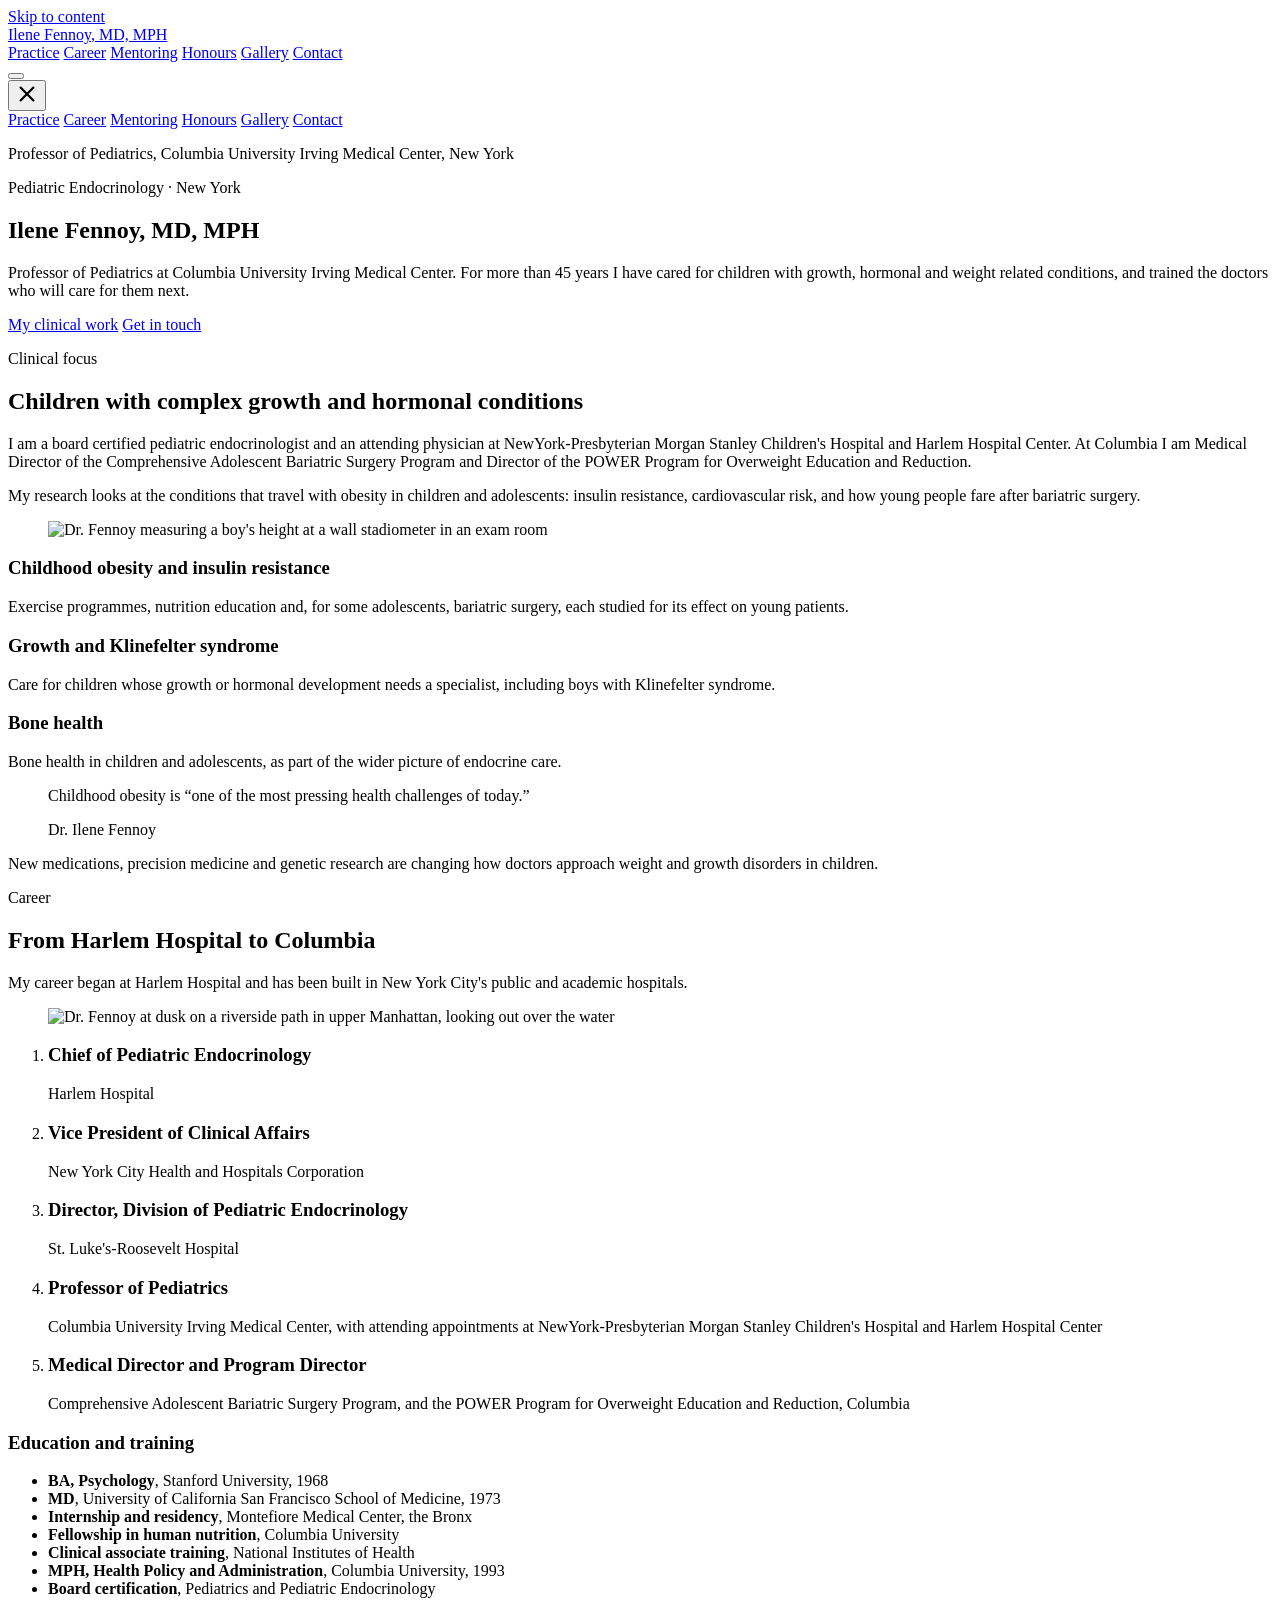
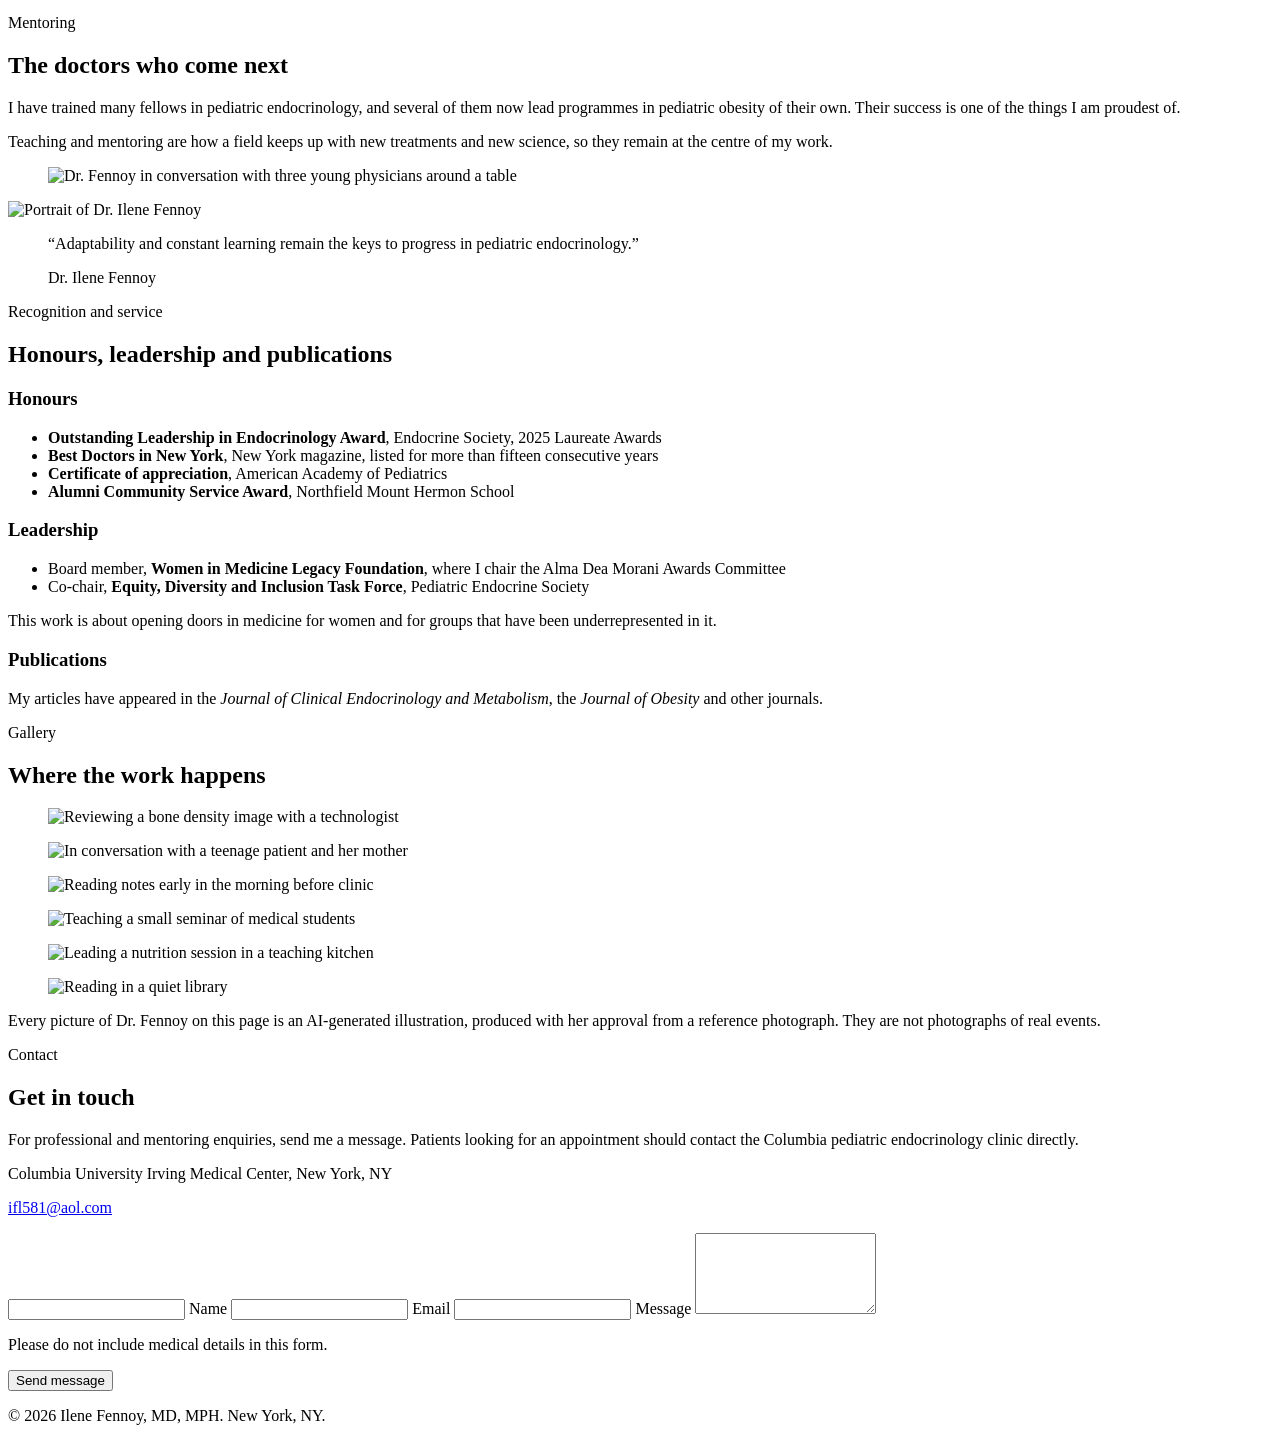
==== index.html @ 034577d8 "Add page, 404 and robots.txt" ====
<!DOCTYPE html>
<html lang="en">
<head>
<meta charset="utf-8">
<meta name="viewport" content="width=device-width, initial-scale=1">
<title>Dr. Ilene Fennoy, MD, MPH | Pediatric Endocrinology, New York</title>
<meta name="description" content="Ilene Fennoy, MD, MPH, Professor of Pediatrics at Columbia University Irving Medical Center. Pediatric endocrinology, childhood obesity, growth and bone health, and the training of the next generation of physicians.">
<!-- WHILE ON github.io: keep noindex. WHEN MOVED TO HER OWN DOMAIN: delete the next line and change robots.txt to "Allow: /". -->
<meta name="robots" content="noindex, nofollow">
<link rel="icon" href="img/favicon.png">
<link rel="preconnect" href="https://fonts.googleapis.com">
<link rel="preconnect" href="https://fonts.gstatic.com" crossorigin>
<link rel="stylesheet" href="https://fonts.googleapis.com/css2?family=Montserrat:wght@500;600;700;800&family=Open+Sans:wght@400;600;700&display=swap">
<link rel="stylesheet" href="vendor/css/bundle.min.css">
<!-- Own stylesheet last so it wins the cascade -->
<link rel="stylesheet" href="css/if-site.css">
</head>
<body>

<a class="if-skip" href="#if-main">Skip to content</a>

<!-- Header: written fresh. The demo's bottom-nav / navbar-light-vision behaviour is not used. -->
<header class="if-header" id="if-header">
  <div class="container if-header-row">
    <a class="if-brand" href="#top">Ilene Fennoy<span>, MD, MPH</span></a>
    <nav class="if-nav" aria-label="Main">
      <a href="#features">Practice</a>
      <a href="#portfolio">Career</a>
      <a href="#teachers">Mentoring</a>
      <a href="#blog">Honours</a>
      <a href="#gallery">Gallery</a>
      <a href="#footer" class="if-nav-cta">Contact</a>
    </nav>
    <button class="if-burger" id="if-burger" aria-label="Open menu" aria-expanded="false" aria-controls="if-drawer"><i class="fas fa-bars" aria-hidden="true"></i></button>
  </div>
</header>

<!-- Off-canvas menu -->
<div class="if-drawer" id="if-drawer" aria-hidden="true">
  <button class="if-drawer-close" id="if-drawer-close" aria-label="Close menu"><svg width="22" height="22" viewBox="0 0 24 24" aria-hidden="true" focusable="false"><path d="M5 5l14 14M19 5L5 19" stroke="currentColor" stroke-width="2.4" stroke-linecap="round"/></svg></button>
  <nav aria-label="Mobile">
    <a href="#features">Practice</a>
    <a href="#portfolio">Career</a>
    <a href="#teachers">Mentoring</a>
    <a href="#blog">Honours</a>
    <a href="#gallery">Gallery</a>
    <a href="#footer">Contact</a>
  </nav>
  <p class="if-drawer-note">Professor of Pediatrics, Columbia University Irving Medical Center, New York</p>
</div>

<main id="if-main">

<!-- HERO (demo shell: #background-carousal). Carousel removed; one static image. -->
<section id="background-carousal" class="background-carousal if-hero" aria-label="Introduction">
  <span id="top"></span>
  <div class="container">
    <div class="if-hero-text">
      <p class="if-eyebrow if-eyebrow-lift">Pediatric Endocrinology &middot; New York</p>
      <h1>Ilene Fennoy, MD, MPH</h1>
      <p class="if-hero-lede">Professor of Pediatrics at Columbia University Irving Medical Center. For more than 45 years I have cared for children with growth, hormonal and weight related conditions, and trained the doctors who will care for them next.</p>
      <div class="if-hero-actions">
        <a class="if-btn if-btn-solid" href="#features">My clinical work</a>
        <a class="if-btn if-btn-ghost" href="#footer">Get in touch</a>
      </div>
    </div>
  </div>
</section>

<!-- PRACTICE (demo shell: #features) -->
<section id="features" class="if-section">
  <div class="container">
    <div class="row align-items-center">
      <div class="col-lg-6 mb-5 mb-lg-0">
        <p class="if-eyebrow">Clinical focus</p>
        <h2 class="if-h2">Children with complex growth and hormonal conditions</h2>
        <p>I am a board certified pediatric endocrinologist and an attending physician at NewYork-Presbyterian Morgan Stanley Children's Hospital and Harlem Hospital Center. At Columbia I am Medical Director of the Comprehensive Adolescent Bariatric Surgery Program and Director of the POWER Program for Overweight Education and Reduction.</p>
        <p>My research looks at the conditions that travel with obesity in children and adolescents: insulin resistance, cardiovascular risk, and how young people fare after bariatric surgery.</p>
      </div>
      <div class="col-lg-6">
        <figure class="if-figure"><img src="img/research.jpg" width="1200" height="900" alt="Dr. Fennoy measuring a boy's height at a wall stadiometer in an exam room" loading="lazy"></figure>
      </div>
    </div>

    <div class="row if-cards">
      <div class="col-md-4">
        <div class="if-card">
          <i class="fas fa-heartbeat" aria-hidden="true"></i>
          <h3>Childhood obesity and insulin resistance</h3>
          <p>Exercise programmes, nutrition education and, for some adolescents, bariatric surgery, each studied for its effect on young patients.</p>
        </div>
      </div>
      <div class="col-md-4">
        <div class="if-card">
          <i class="fas fa-ruler-vertical" aria-hidden="true"></i>
          <h3>Growth and Klinefelter syndrome</h3>
          <p>Care for children whose growth or hormonal development needs a specialist, including boys with Klinefelter syndrome.</p>
        </div>
      </div>
      <div class="col-md-4">
        <div class="if-card">
          <i class="fas fa-bone" aria-hidden="true"></i>
          <h3>Bone health</h3>
          <p>Bone health in children and adolescents, as part of the wider picture of endocrine care.</p>
        </div>
      </div>
    </div>
  </div>
</section>

<!-- QUOTE BAND (demo shell: #get-admission) -->
<section id="get-admission" class="if-band if-band-a" aria-label="In her words">
  <div class="container">
    <blockquote class="if-quote">
      <p>Childhood obesity is &ldquo;one of the most pressing health challenges of today.&rdquo;</p>
      <footer>Dr. Ilene Fennoy</footer>
    </blockquote>
    <p class="if-band-note">New medications, precision medicine and genetic research are changing how doctors approach weight and growth disorders in children.</p>
  </div>
</section>

<!-- CAREER (demo shell: #portfolio) -->
<section id="portfolio" class="if-section if-soft">
  <div class="container">
    <div class="row">
      <div class="col-lg-5 mb-5 mb-lg-0">
        <p class="if-eyebrow">Career</p>
        <h2 class="if-h2">From Harlem Hospital to Columbia</h2>
        <p>My career began at Harlem Hospital and has been built in New York City's public and academic hospitals.</p>
        <figure class="if-figure if-figure-tall"><img src="img/career.jpg" width="960" height="1200" alt="Dr. Fennoy at dusk on a riverside path in upper Manhattan, looking out over the water" loading="lazy"></figure>
      </div>
      <div class="col-lg-7">
        <ol class="if-timeline">
          <li><h3>Chief of Pediatric Endocrinology</h3><p>Harlem Hospital</p></li>
          <li><h3>Vice President of Clinical Affairs</h3><p>New York City Health and Hospitals Corporation</p></li>
          <li><h3>Director, Division of Pediatric Endocrinology</h3><p>St. Luke's-Roosevelt Hospital</p></li>
          <li><h3>Professor of Pediatrics</h3><p>Columbia University Irving Medical Center, with attending appointments at NewYork-Presbyterian Morgan Stanley Children's Hospital and Harlem Hospital Center</p></li>
          <li><h3>Medical Director and Program Director</h3><p>Comprehensive Adolescent Bariatric Surgery Program, and the POWER Program for Overweight Education and Reduction, Columbia</p></li>
        </ol>
        <!-- Needs Client Confirmation: no dates are published for any of these roles, so none are shown. -->

        <h3 class="if-h3">Education and training</h3>
        <ul class="if-list">
          <li><strong>BA, Psychology</strong>, Stanford University, 1968</li>
          <li><strong>MD</strong>, University of California San Francisco School of Medicine, 1973</li>
          <li><strong>Internship and residency</strong>, Montefiore Medical Center, the Bronx</li>
          <li><strong>Fellowship in human nutrition</strong>, Columbia University</li>
          <li><strong>Clinical associate training</strong>, National Institutes of Health</li>
          <li><strong>MPH, Health Policy and Administration</strong>, Columbia University, 1993</li>
          <li><strong>Board certification</strong>, Pediatrics and Pediatric Endocrinology</li>
        </ul>
      </div>
    </div>
  </div>
</section>

<!-- MENTORING (demo shell: #teachers) -->
<section id="teachers" class="if-section">
  <div class="container">
    <div class="row align-items-center">
      <div class="col-lg-6 order-lg-2 mb-5 mb-lg-0">
        <p class="if-eyebrow">Mentoring</p>
        <h2 class="if-h2">The doctors who come next</h2>
        <p>I have trained many fellows in pediatric endocrinology, and several of them now lead programmes in pediatric obesity of their own. Their success is one of the things I am proudest of.</p>
        <p>Teaching and mentoring are how a field keeps up with new treatments and new science, so they remain at the centre of my work.</p>
      </div>
      <div class="col-lg-6 order-lg-1">
        <figure class="if-figure"><img src="img/mission.jpg" width="1200" height="1000" alt="Dr. Fennoy in conversation with three young physicians around a table" loading="lazy"></figure>
      </div>
    </div>
  </div>
</section>

<!-- SECOND QUOTE (demo shell: #testimonial). Invented testimonials removed. -->
<section id="testimonial" class="if-band if-band-b" aria-label="On the field">
  <div class="container">
    <img class="if-quote-portrait" src="img/portrait.jpg" width="960" height="1200" alt="Portrait of Dr. Ilene Fennoy" loading="lazy">
    <blockquote class="if-quote">
      <p>&ldquo;Adaptability and constant learning remain the keys to progress in pediatric endocrinology.&rdquo;</p>
      <footer>Dr. Ilene Fennoy</footer>
    </blockquote>
  </div>
</section>

<!-- HONOURS AND SERVICE (demo shell: #blog). Blog posts removed. -->
<section id="blog" class="if-section if-soft">
  <div class="container">
    <p class="if-eyebrow">Recognition and service</p>
    <h2 class="if-h2">Honours, leadership and publications</h2>
    <div class="row">
      <div class="col-lg-4 mb-4">
        <div class="if-card if-card-plain">
          <h3>Honours</h3>
          <ul class="if-list">
            <li><strong>Outstanding Leadership in Endocrinology Award</strong>, Endocrine Society, 2025 Laureate Awards</li>
            <li><strong>Best Doctors in New York</strong>, New York magazine, listed for more than fifteen consecutive years</li>
            <li><strong>Certificate of appreciation</strong>, American Academy of Pediatrics</li>
            <li><strong>Alumni Community Service Award</strong>, Northfield Mount Hermon School</li>
          </ul>
          <!-- Needs Client Confirmation: exact Best Doctors year count (16 consecutive per the release, 2002 to 2018 per a second listing). -->
        </div>
      </div>
      <div class="col-lg-4 mb-4">
        <div class="if-card if-card-plain">
          <h3>Leadership</h3>
          <ul class="if-list">
            <li>Board member, <strong>Women in Medicine Legacy Foundation</strong>, where I chair the Alma Dea Morani Awards Committee</li>
            <li>Co-chair, <strong>Equity, Diversity and Inclusion Task Force</strong>, Pediatric Endocrine Society</li>
          </ul>
          <p class="if-small">This work is about opening doors in medicine for women and for groups that have been underrepresented in it.</p>
        </div>
      </div>
      <div class="col-lg-4 mb-4">
        <div class="if-card if-card-plain">
          <h3>Publications</h3>
          <p>My articles have appeared in the <em>Journal of Clinical Endocrinology and Metabolism</em>, the <em>Journal of Obesity</em> and other journals.</p>
          <!-- Needs Client Confirmation: no article titles or dates are published, so none are listed. -->
        </div>
      </div>
    </div>
  </div>
</section>

<!-- GALLERY -->
<section id="gallery" class="if-section">
  <div class="container">
    <p class="if-eyebrow">Gallery</p>
    <h2 class="if-h2">Where the work happens</h2>
    <div class="row if-gallery">
      <div class="col-sm-6 col-lg-4"><figure><img src="img/plate-1.jpg" width="1200" height="900" loading="lazy" alt="Reviewing a bone density image with a technologist"></figure></div>
      <div class="col-sm-6 col-lg-4"><figure><img src="img/plate-2.jpg" width="1200" height="900" loading="lazy" alt="In conversation with a teenage patient and her mother"></figure></div>
      <div class="col-sm-6 col-lg-4"><figure><img src="img/plate-3.jpg" width="1200" height="900" loading="lazy" alt="Reading notes early in the morning before clinic"></figure></div>
      <div class="col-sm-6 col-lg-4"><figure><img src="img/plate-4.jpg" width="1200" height="900" loading="lazy" alt="Teaching a small seminar of medical students"></figure></div>
      <div class="col-sm-6 col-lg-4"><figure><img src="img/plate-5.jpg" width="1200" height="900" loading="lazy" alt="Leading a nutrition session in a teaching kitchen"></figure></div>
      <div class="col-sm-6 col-lg-4"><figure><img src="img/plate-6.jpg" width="1200" height="900" loading="lazy" alt="Reading in a quiet library"></figure></div>
    </div>
    <p class="if-disclosure">Every picture of Dr. Fennoy on this page is an AI-generated illustration, produced with her approval from a reference photograph. They are not photographs of real events.</p>
  </div>
</section>

<!-- CONTACT (demo shell: #footer). Posts to FormSubmit at the client's own address. -->
<section id="footer" class="if-contact">
  <div class="container">
    <div class="row">
      <div class="col-lg-5 mb-5 mb-lg-0">
        <p class="if-eyebrow if-eyebrow-lift">Contact</p>
        <h2 class="if-h2">Get in touch</h2>
        <p>For professional and mentoring enquiries, send me a message. Patients looking for an appointment should contact the Columbia pediatric endocrinology clinic directly.</p>
        <p class="if-contact-line"><i class="fas fa-map-marker-alt" aria-hidden="true"></i> Columbia University Irving Medical Center, New York, NY</p>
        <p class="if-contact-line"><i class="fas fa-envelope" aria-hidden="true"></i> <a href="mailto:ifl581@aol.com">ifl581@aol.com</a></p>
        <!-- Needs Client Confirmation: clinic phone (212) 305-6559 is published by Columbia; not shown on this personal site until she agrees. -->
      </div>
      <div class="col-lg-6 offset-lg-1">
        <form class="if-form" action="https://formsubmit.co/ifl581@aol.com" method="POST">
          <input type="hidden" name="_subject" value="New enquiry from your website">
          <input type="hidden" name="_template" value="table">
          <input type="hidden" name="_next" value="https://ranatahirbilal.github.io/ilene-fennoy/#footer">
          <input type="text" name="_honey" class="if-honey" tabindex="-1" autocomplete="off" aria-hidden="true">
          <label for="if-name">Name</label>
          <input id="if-name" type="text" name="name" required autocomplete="name">
          <label for="if-email">Email</label>
          <input id="if-email" type="email" name="email" required autocomplete="email">
          <label for="if-msg">Message</label>
          <textarea id="if-msg" name="message" rows="5" required></textarea>
          <p class="if-small if-form-note">Please do not include medical details in this form.</p>
          <button type="submit" class="if-btn if-btn-solid">Send message</button>
        </form>
      </div>
    </div>
  </div>
</section>

</main>

<footer class="if-foot">
  <div class="container">
    <p>&copy; <span id="if-year">2026</span> Ilene Fennoy, MD, MPH. New York, NY.</p>
  </div>
</footer>

<script src="js/if-site.js"></script>
</body>
</html>
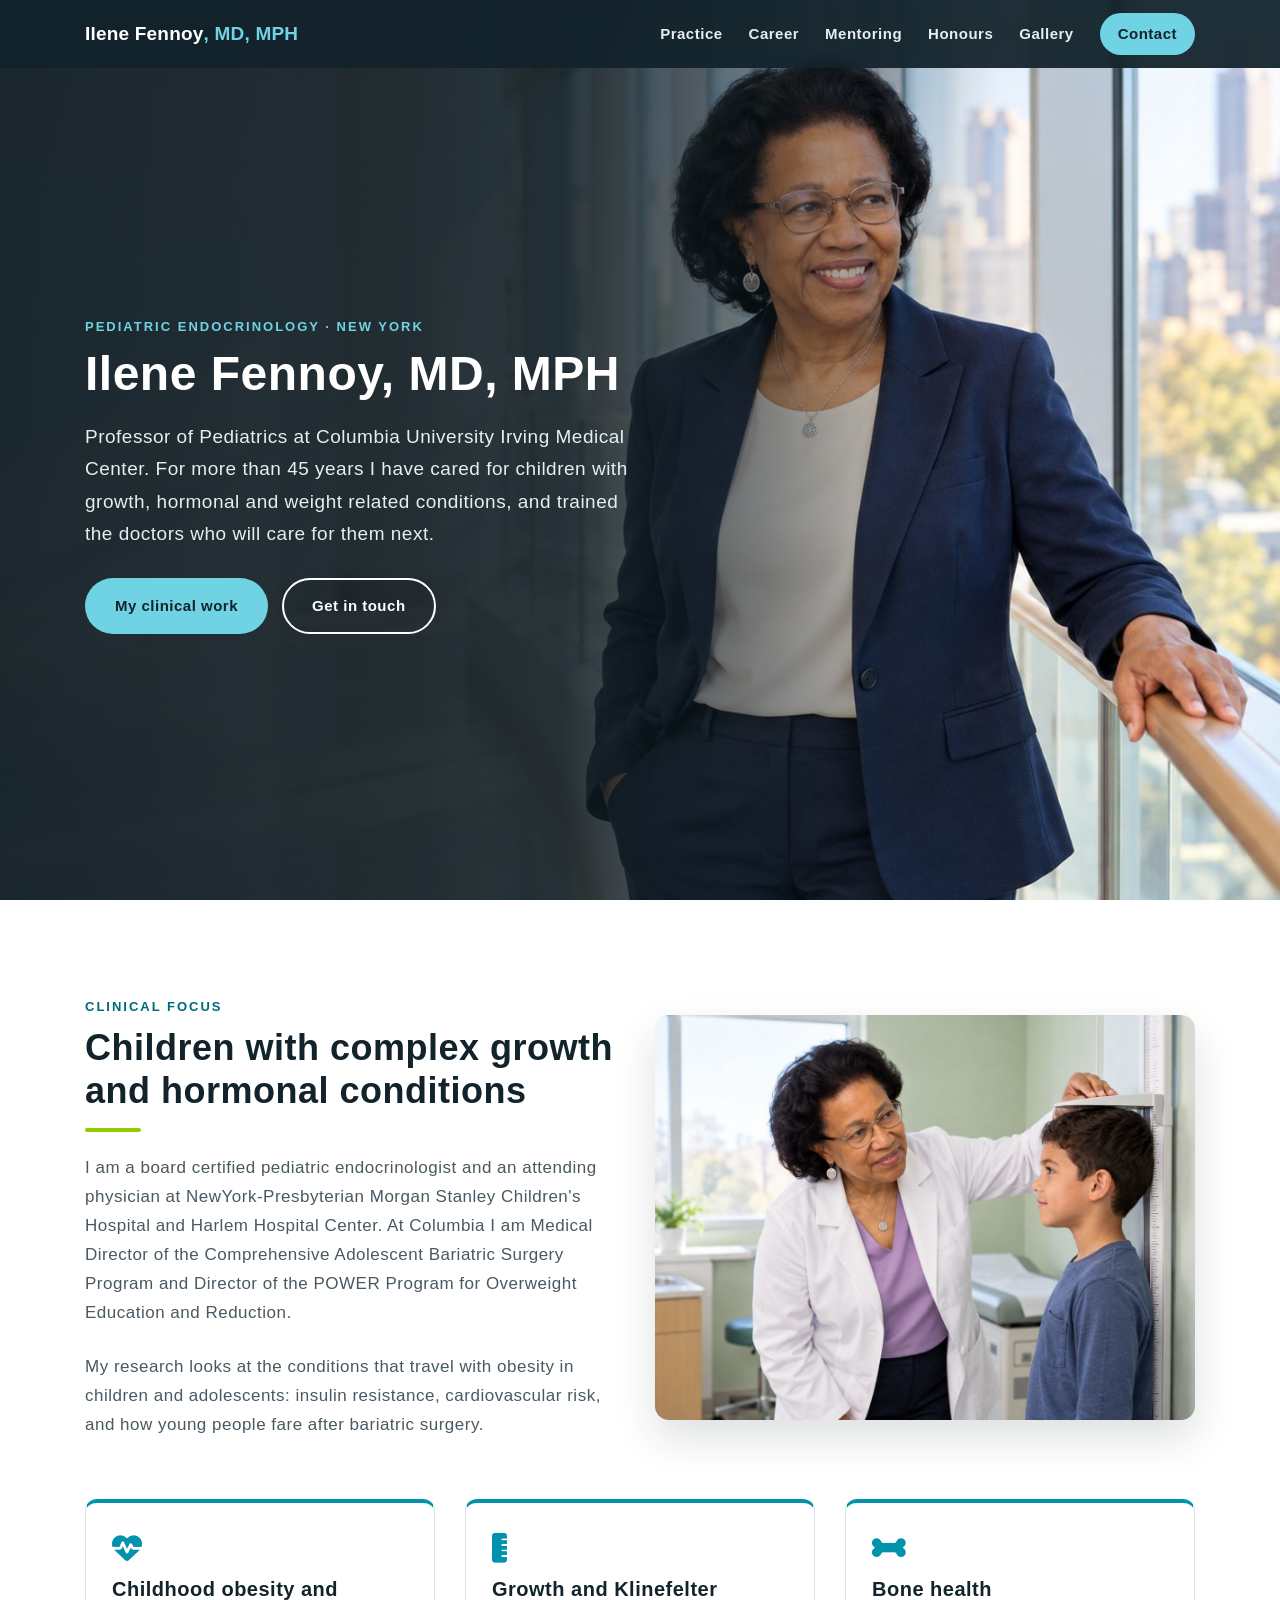
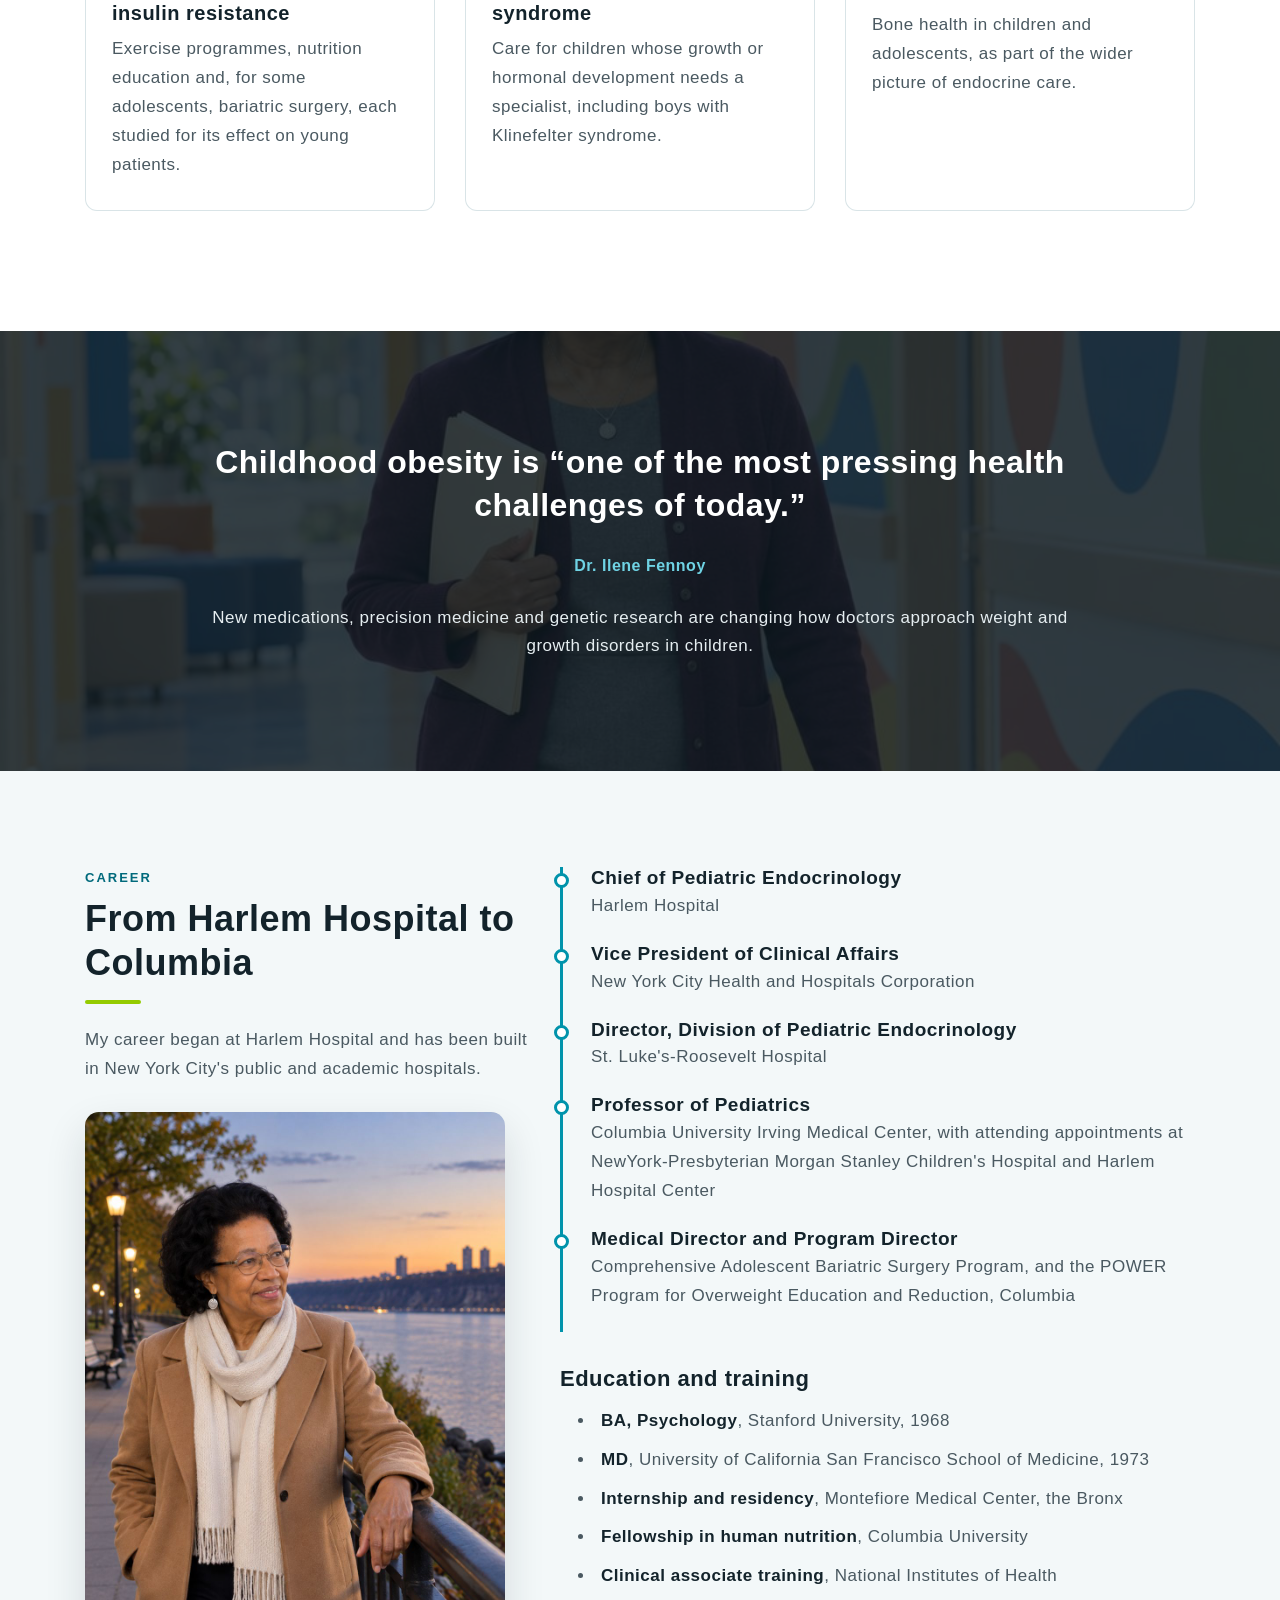
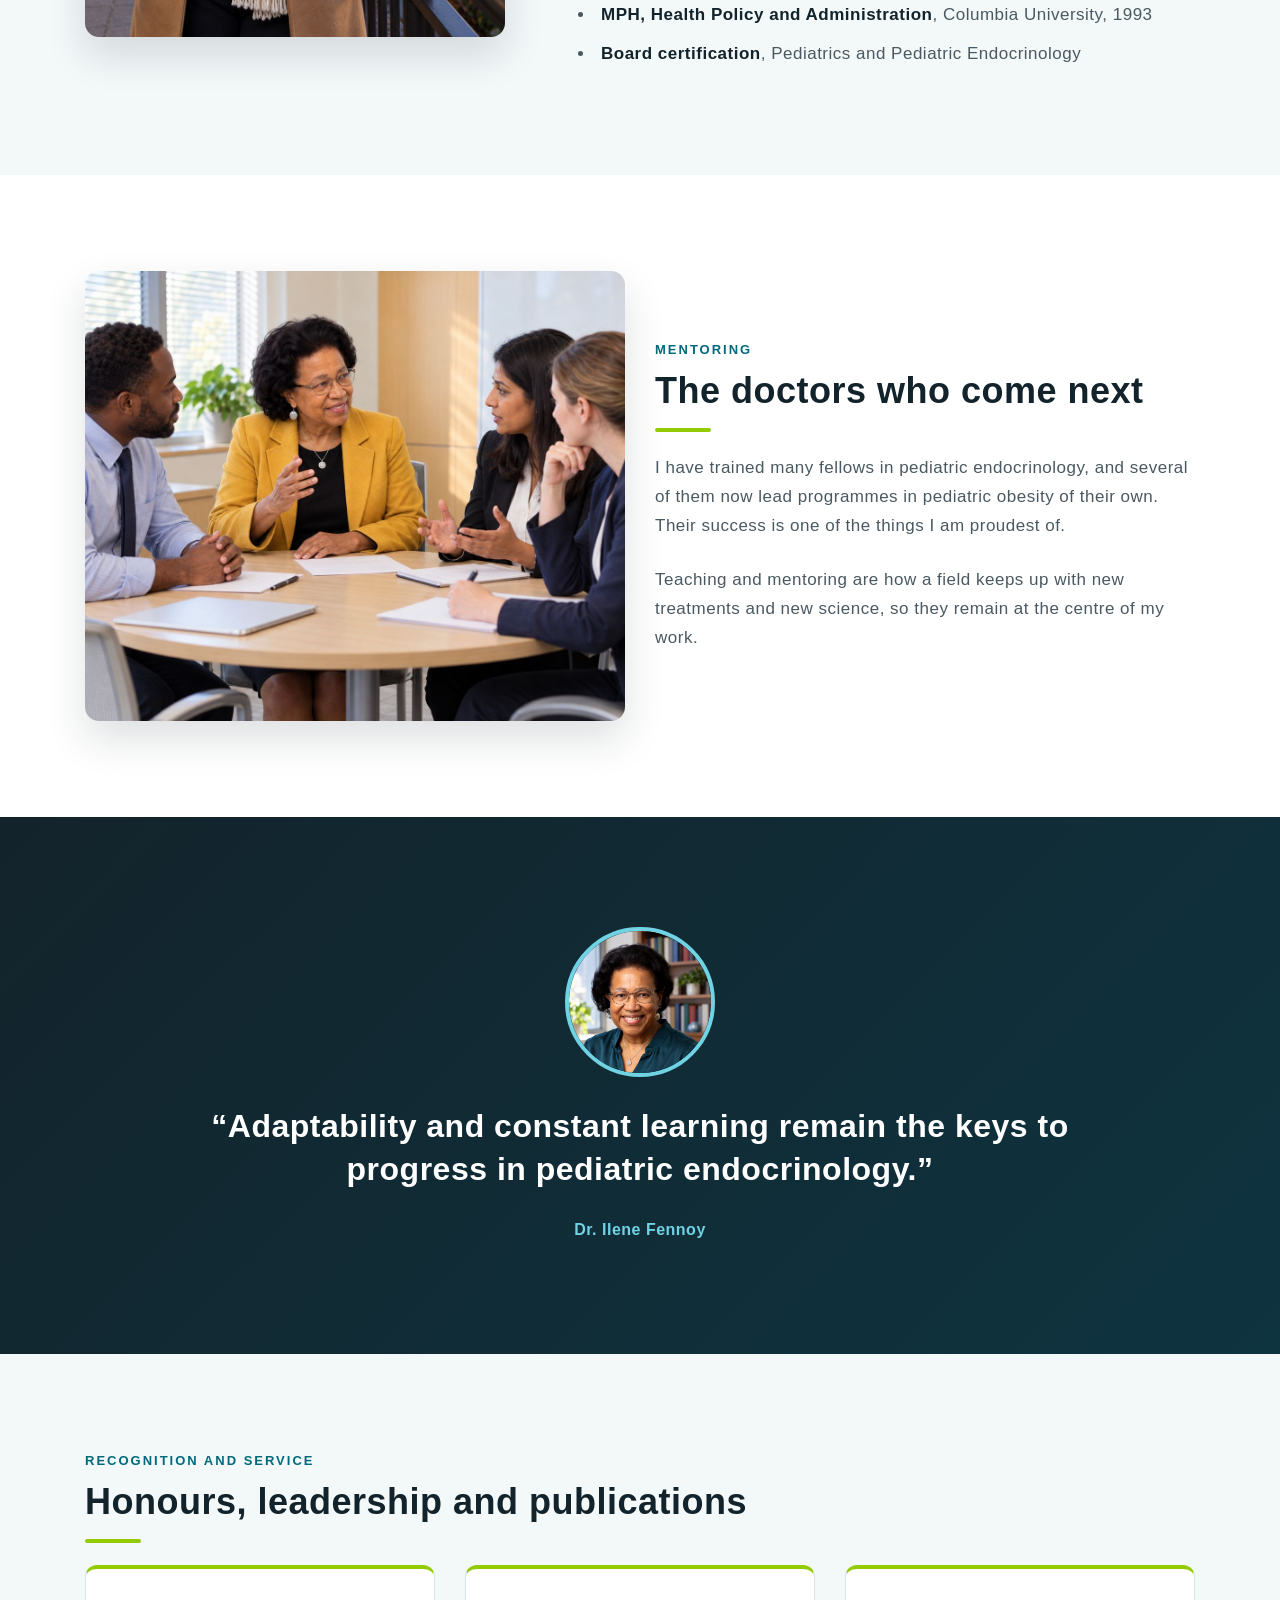
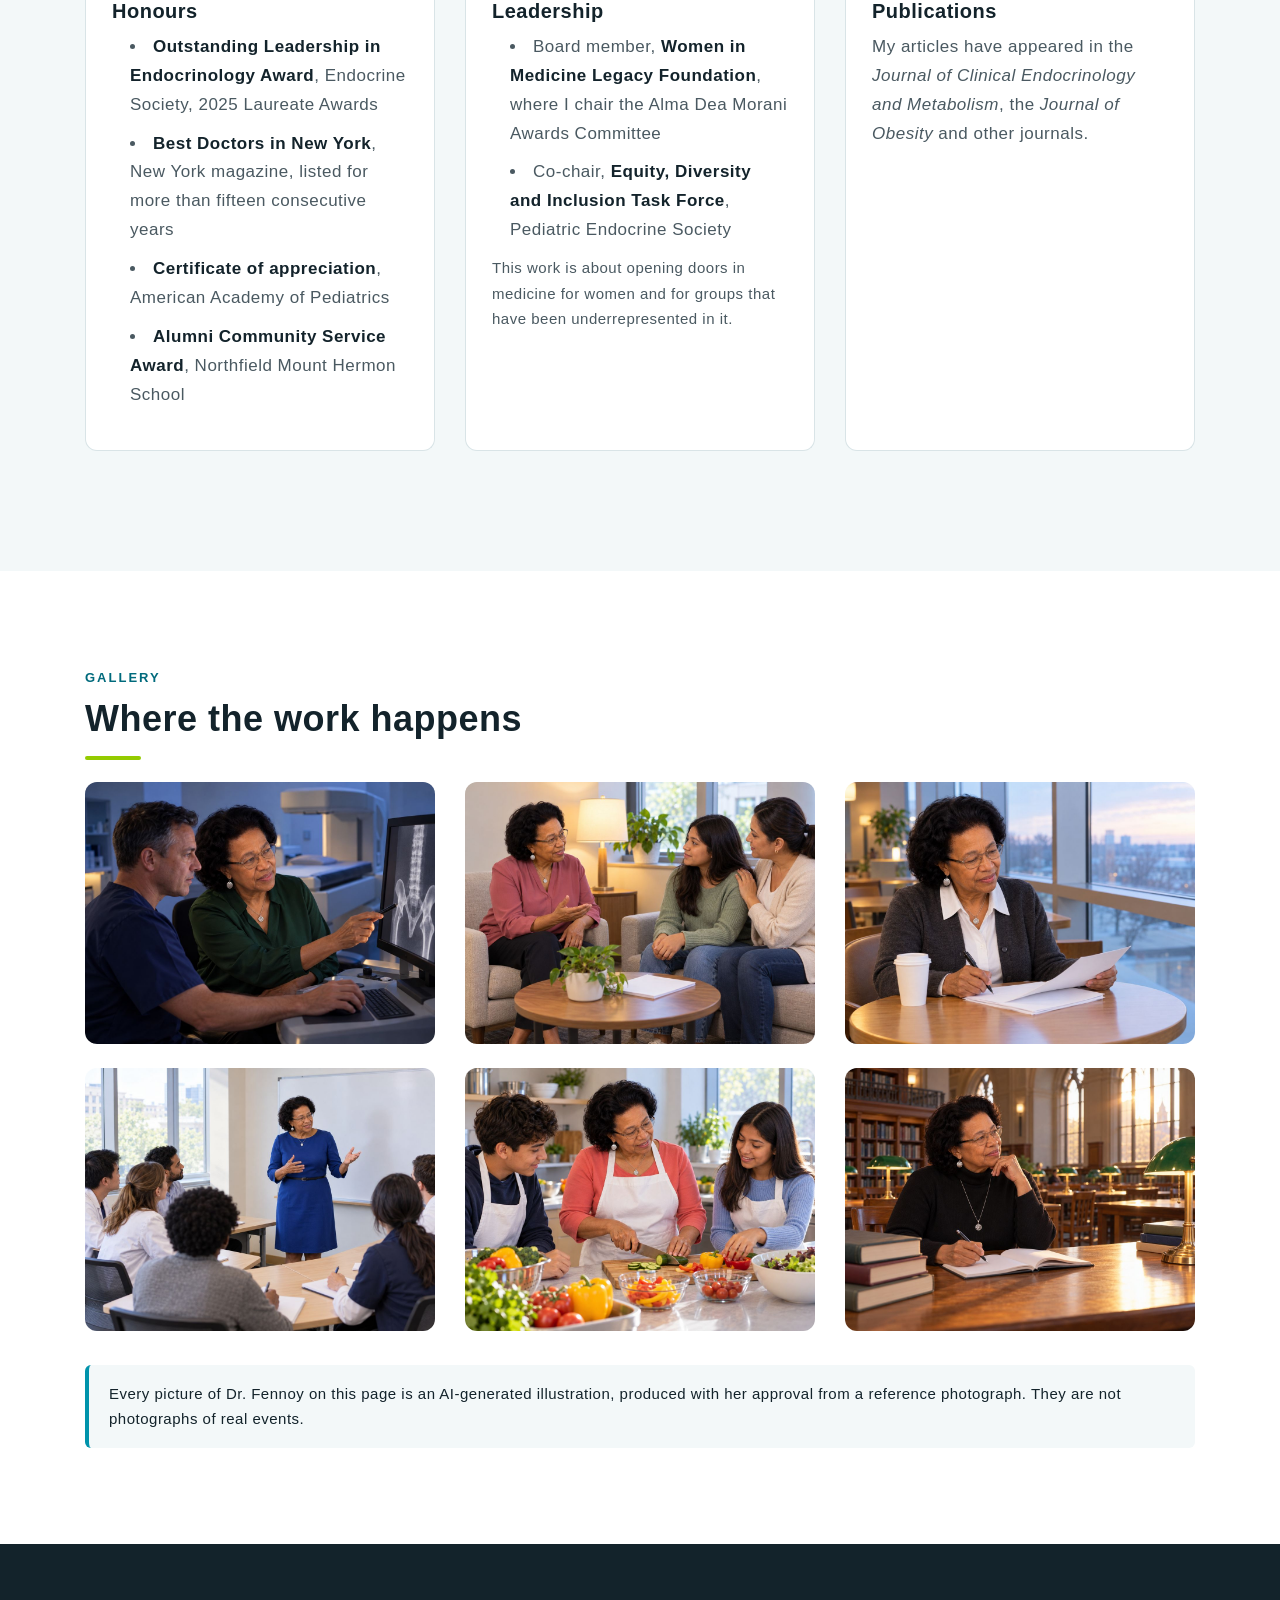
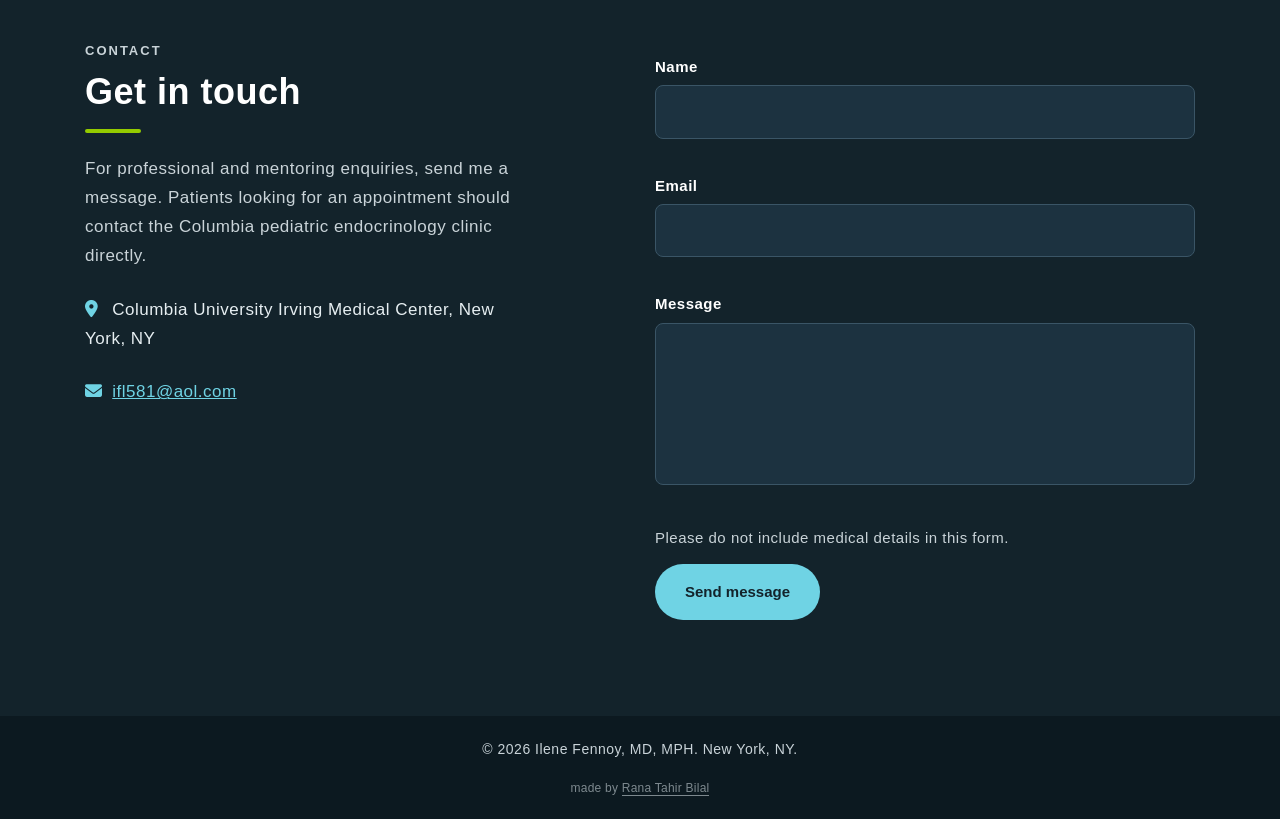
==== commit e55e9b40: "Add files via upload" ====
--- a/index.html
+++ b/index.html
@@ -276,6 +276,8 @@
   <div class="container">
     <p>&copy; <span id="if-year">2026</span> Ilene Fennoy, MD, MPH. New York, NY.</p>
   </div>
+
+<p style="margin:18px 0 0;font-size:12px;line-height:1.5;opacity:.6;letter-spacing:.02em">made by <a href="https://ranatahirbilal.com" rel="nofollow noopener" target="_blank" style="color:inherit;text-decoration:none;border-bottom:1px solid currentColor">Rana Tahir Bilal</a></p>
 </footer>
 
 <script src="js/if-site.js"></script>
--- a/css/if-site.css
+++ b/css/if-site.css
@@ -0,0 +1,161 @@
+/* Ilene Fennoy site. Built on the MegaOne "education" demo shell (section ids kept).
+   All site styles use the if- prefix. Loaded last.
+   Palette follows the demo's teal and green family, darkened until it passes AA. */
+:root{
+  --if-ink:#13232B;       /* 16.12 on white */
+  --if-muted:#4A5961;     /*  7.26 on white, 6.78 on --if-soft */
+  --if-soft:#F3F8F9;
+  --if-acc:#0093AB;       /* rules, icons and 24px+ only (3.64 on white) */
+  --if-acc-ink:#006A7C;   /*  6.26 on white, 5.85 on --if-soft: small text on light */
+  --if-acc-lift:#6FD3E4;  /*  9.30 on --if-ink: small text on dark */
+  --if-green:#94CB00;     /* decorative bars only, the demo's green */
+  --if-line:#D9E4E7;
+}
+
+html{scroll-behavior:smooth;scroll-padding-top:76px}
+body{font-family:'Open Sans',Arial,sans-serif;color:var(--if-ink);background:#fff;font-size:17px;line-height:1.7;margin:0}
+h1,h2,h3,.if-brand{font-family:'Montserrat',Arial,sans-serif}
+a{color:var(--if-acc-ink)}
+a:hover{color:var(--if-ink)}
+img{max-width:100%;height:auto;display:block}
+p{color:var(--if-muted)}
+
+.if-skip{position:absolute;left:-999px;top:0;background:#fff;color:var(--if-ink);padding:8px 14px;z-index:100}
+.if-skip:focus{left:8px}
+
+/* Header: fixed at top (the demo pinned its nav to the foot of the hero) */
+.if-header{position:fixed;top:0;left:0;right:0;z-index:50;background:rgba(19,35,43,.94);backdrop-filter:blur(6px)}
+.if-header-row{display:flex;align-items:center;justify-content:space-between;height:68px}
+.if-brand{color:#fff;font-weight:800;font-size:19px;text-decoration:none;letter-spacing:.2px}
+.if-brand span{color:var(--if-acc-lift);font-weight:600}
+.if-brand:hover{color:#fff}
+.if-nav{display:flex;gap:26px;align-items:center}
+.if-nav a{color:#E6EEF1;font-weight:600;font-size:15px;text-decoration:none}
+.if-nav a:hover{color:var(--if-acc-lift)}
+.if-nav .if-nav-cta{background:var(--if-acc-lift);color:var(--if-ink);padding:8px 18px;border-radius:30px}
+.if-nav .if-nav-cta:hover{background:#fff;color:var(--if-ink)}
+.if-burger{display:none;background:none;border:0;color:#fff;font-size:24px;padding:6px 8px;cursor:pointer}
+
+.if-drawer{position:fixed;top:0;right:0;bottom:0;width:300px;max-width:85vw;background:var(--if-ink);z-index:60;transform:translateX(100%);transition:transform .3s ease;padding:70px 30px 30px;visibility:hidden}
+.if-drawer.is-open{transform:none;visibility:visible}
+.if-drawer nav a{display:block;color:#fff;font-family:'Montserrat',sans-serif;font-weight:600;font-size:20px;text-decoration:none;padding:10px 0;border-bottom:1px solid rgba(255,255,255,.12)}
+.if-drawer nav a:hover{color:var(--if-acc-lift)}
+.if-drawer-close{position:absolute;top:18px;right:20px;background:none;border:0;color:#fff;font-size:26px;cursor:pointer}
+.if-drawer-note{color:#C9D3D8;font-size:14px;margin-top:24px}
+
+/* Hero. The demo's .background-carousal carried a carousel and absolute slabs; reset them. */
+.if-hero{position:relative;min-height:100vh;padding:140px 0 90px;
+  background:#13232B url(../img/hero.jpg) center right/cover no-repeat;display:flex;align-items:center}
+.if-hero::before{content:"";position:absolute;inset:0; /* measured: lede needs the dark zone to reach ~60% */
+  background:linear-gradient(90deg,rgba(13,26,33,.93) 0%,rgba(13,26,33,.88) 44%,rgba(13,26,33,.5) 60%,rgba(13,26,33,0) 78%)}
+.if-hero .container{position:relative}
+.if-hero-text{max-width:660px}
+.if-hero-lede{max-width:560px}
+.if-hero h1{color:#fff;font-weight:800;font-size:48px;line-height:1.1;margin:10px 0 20px}
+.if-hero-lede{color:#E6EEF1;font-size:19px}
+.if-hero-actions{display:flex;flex-wrap:wrap;gap:14px;margin-top:28px}
+
+.if-eyebrow{text-transform:uppercase;letter-spacing:2px;font-weight:700;font-size:13px;color:var(--if-acc-ink);margin-bottom:8px}
+.if-eyebrow-lift{color:var(--if-acc-lift)}
+
+.if-btn{display:inline-block;font-family:'Montserrat',sans-serif;font-weight:700;font-size:15px;padding:13px 28px;border-radius:40px;text-decoration:none;border:2px solid transparent;cursor:pointer}
+.if-btn-solid{background:var(--if-acc-lift);color:var(--if-ink)}
+.if-btn-solid:hover{background:#fff;color:var(--if-ink)}
+.if-btn-ghost{border-color:#fff;color:#fff}
+.if-btn-ghost:hover{background:#fff;color:var(--if-ink)}
+
+.if-section{padding:96px 0}
+.if-soft{background:var(--if-soft)}
+.if-h2{font-size:36px;font-weight:700;line-height:1.2;margin-bottom:22px;color:var(--if-ink)}
+.if-h2::after{content:"";display:block;width:56px;height:4px;background:var(--if-green);margin-top:16px;border-radius:2px}
+.if-h3{font-size:22px;font-weight:700;margin:34px 0 14px}
+
+.if-figure{margin:0;border-radius:14px;overflow:hidden;box-shadow:0 18px 40px rgba(19,35,43,.14)}
+.if-figure-tall{margin-top:28px;max-width:420px}
+
+.if-cards{margin-top:60px}
+.if-card{background:#fff;border:1px solid var(--if-line);border-top:4px solid var(--if-acc);border-radius:12px;padding:30px 26px;height:100%}
+.if-card i{font-size:30px;color:var(--if-acc);margin-bottom:14px}
+.if-card h3{font-size:20px;font-weight:700;margin-bottom:10px;color:var(--if-ink)}
+.if-card p{margin:0}
+.if-cards .col-md-4{margin-bottom:24px}
+.if-card-plain{border-top-color:var(--if-green)}
+
+.if-list{padding-left:18px;margin:0}
+.if-list li{color:var(--if-muted);margin-bottom:10px}
+.if-list strong{color:var(--if-ink)}
+.if-small{font-size:15px}
+
+.if-timeline{list-style:none;padding:0;margin:0;border-left:3px solid var(--if-acc)}
+.if-timeline li{position:relative;padding:0 0 22px 28px}
+.if-timeline li::before{content:"";position:absolute;left:-9px;top:6px;width:15px;height:15px;border-radius:50%;background:#fff;border:3px solid var(--if-acc)}
+.if-timeline h3{font-size:19px;font-weight:700;margin:0 0 2px;color:var(--if-ink)}
+.if-timeline p{margin:0}
+
+/* Quote bands */
+.if-band{position:relative;padding:110px 0;background:#13232B center/cover no-repeat;color:#fff}
+.if-band::before{content:"";position:absolute;inset:0;background:rgba(13,26,33,.84)}
+.if-band .container{position:relative;max-width:900px;text-align:center}
+.if-band-a{background-image:url(../img/company.jpg);background-position:center 30%}
+.if-band-b{background:linear-gradient(135deg,#13232B 0%,#0E3440 100%)}
+.if-band-b::before{display:none}
+.if-quote-portrait{width:150px;height:150px;object-fit:cover;object-position:center 22%;border-radius:50%;border:4px solid var(--if-acc-lift);margin:0 auto 28px}
+.if-quote{margin:0}
+.if-quote p{color:#fff;font-family:'Montserrat',sans-serif;font-weight:600;font-size:32px;line-height:1.35}
+.if-quote footer{color:var(--if-acc-lift);font-weight:700;margin-top:14px;font-size:16px}
+.if-band-note{color:#E6EEF1;margin-top:24px;font-size:17px}
+
+.if-gallery figure{margin:0 0 24px;border-radius:12px;overflow:hidden}
+.if-gallery img{transition:transform .5s ease}
+.if-gallery figure:hover img{transform:scale(1.04)}
+.if-disclosure{margin-top:10px;padding:16px 20px;background:var(--if-soft);border-left:4px solid var(--if-acc);color:var(--if-ink);font-size:15px;border-radius:6px}
+
+/* Contact */
+.if-contact{background:var(--if-ink);padding:96px 0}
+.if-contact .if-h2{color:#fff}
+.if-contact p{color:#C9D3D8}
+.if-contact-line{color:#E6EEF1 !important}
+.if-contact-line i{color:var(--if-acc-lift);width:22px}
+.if-contact a{color:var(--if-acc-lift)}
+.if-contact a:hover{color:#fff}
+.if-form label{display:block;color:#fff;font-weight:600;font-size:15px;margin:14px 0 6px}
+.if-form input,.if-form textarea{width:100%;background:#1C3240;border:1px solid #3A5566;color:#fff;border-radius:8px;padding:12px 14px;font-size:16px}
+.if-form input:focus,.if-form textarea:focus{outline:2px solid var(--if-acc-lift);border-color:var(--if-acc-lift)}
+.if-form .if-btn{margin-top:8px}
+.if-form-note{margin:10px 0 6px}
+.if-honey{display:none !important}
+
+.if-foot{background:#0C1920;padding:22px 0}
+.if-foot p{color:#C9D3D8;margin:0;font-size:14px;text-align:center}
+
+a:focus-visible,button:focus-visible{outline:3px solid var(--if-acc-lift);outline-offset:2px}
+
+@media (max-width:991px){
+  .if-nav{display:none}
+  .if-burger{display:block}
+  .if-hero{background-position:72% center}
+  .if-hero::before{background:linear-gradient(180deg,rgba(13,26,33,.72) 0%,rgba(13,26,33,.9) 45%)}
+  .if-hero h1{font-size:40px}
+  .if-section{padding:70px 0}
+  .if-h2{font-size:30px}
+  .if-quote p{font-size:25px}
+}
+@media (max-width:575px){
+  .if-hero h1{font-size:34px}
+  .if-hero-lede{font-size:17px}
+  .if-brand span{display:none}
+}
+@media (prefers-reduced-motion:reduce){
+  html{scroll-behavior:auto}
+  .if-drawer,.if-gallery img{transition:none}
+}
+
+/* bundle.min.css sets "a:focus, button:focus { color: inherit }" (0,1,1), which beats
+   single-class colours and made the focused drawer close button ink on ink. Restate them. */
+.if-drawer-close:focus,.if-burger:focus,.if-brand:focus{color:#fff}
+.if-nav a:focus{color:#E6EEF1}
+.if-nav .if-nav-cta:focus,.if-btn-solid:focus{color:var(--if-ink)}
+.if-btn-ghost:focus{color:#fff}
+.if-drawer nav a:focus{color:#fff}
+.if-contact a:focus{color:var(--if-acc-lift)}
+.if-skip:focus{color:var(--if-ink)}
